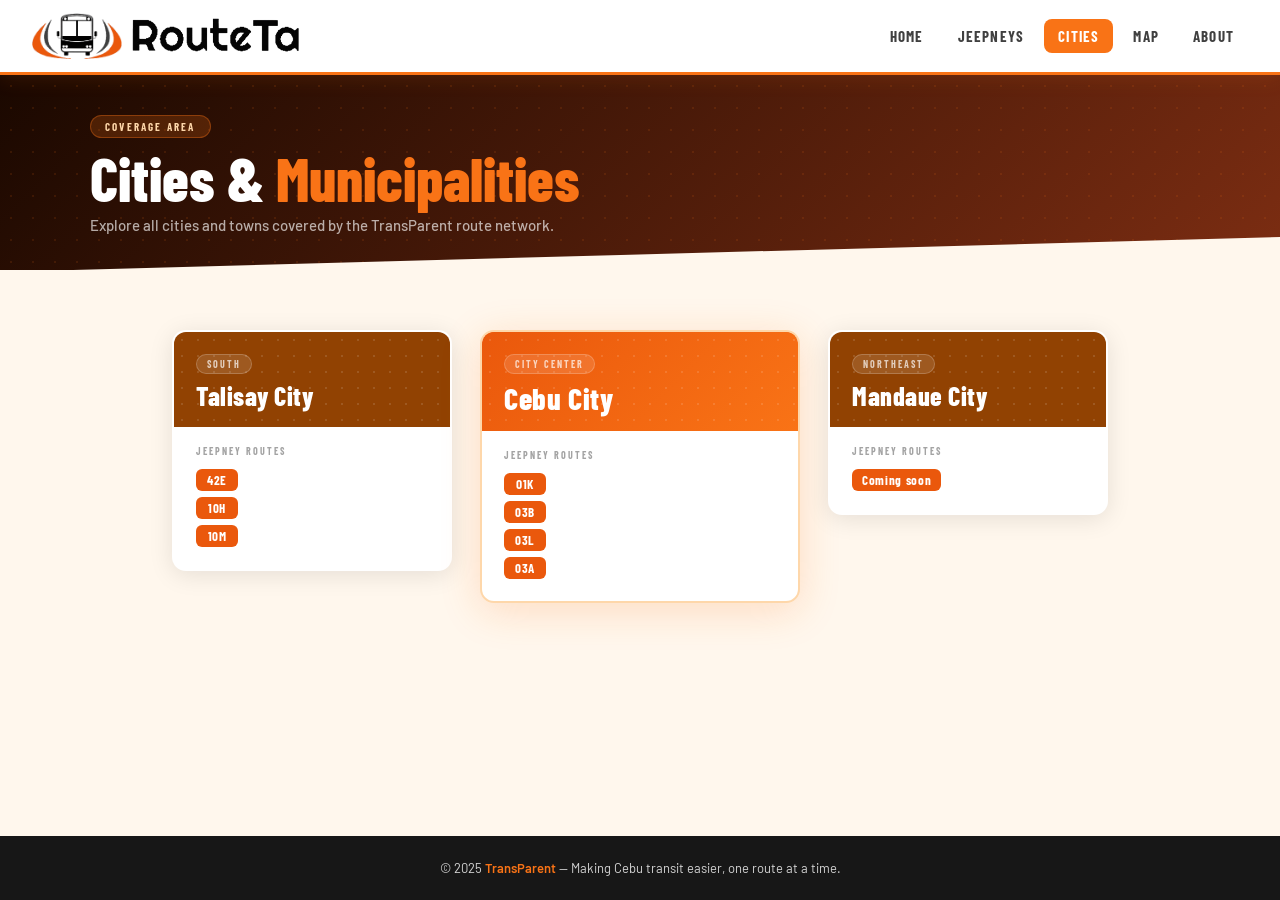
==== cities.html @ 3fc27dc5 "initial commit" ====
<!DOCTYPE html>
<html lang="en">
<head>
    <meta charset="UTF-8">
    <meta name="viewport" content="width=device-width, initial-scale=1.0">
    <title>TransParent — Cities</title>
    <link rel="icon" type="image/png" href="thumbnails/transparent2.ico">
    <link rel="stylesheet" href="cities.css">
</head>
<body>

<header>
    <div class="header-container">
        <a href="Index.html" class="logo-link">
            <img class="logoHeader" src="thumbnails/logo2.png" alt="Logo">
            <img class="headerTitle" src="thumbnails/logo_text.png" alt="TransParent">
        </a>
        <nav class="navbar">
            <a class="navbar_text" href="Index.html">Home</a>
            <a class="navbar_text" href="jeepneys.html">Jeepneys</a>
            <a class="navbar_text active" href="cities.html">Cities</a>
            <a class="navbar_text" href="map.html">Map</a>
            <a class="navbar_text" href="About.html">About</a>
        </nav>
    </div>
</header>

<div class="page-header">
    <div class="page-header-dots"></div>
    <div class="page-header-inner">
        <span class="page-tag">Coverage Area</span>
        <h1 class="page-title">Cities &amp; <span>Municipalities</span></h1>
        <p class="page-subtitle">Explore all cities and towns covered by the TransParent route network.</p>
    </div>
</div>

<main>

    <!-- LEFT: Talisay City -->
    <div class="city-card left">
        <div class="city-card-header">
            <div class="city-card-header-dots"></div>
            <span class="city-badge">South</span>
            <p class="city-name">Talisay City</p>
        </div>
        <div class="city-card-body">
            <div class="routes-label">Jeepney Routes</div>
            <ul class="routes-list">
                <li><span class="route-pill">42E</span></li>
                <li><span class="route-pill">10H</span></li>
                <li><span class="route-pill">10M</span></li>
            </ul>
        </div>
    </div>

    <!-- CENTER: Cebu City (featured) -->
    <div class="city-card featured">
        <div class="city-card-header">
            <div class="city-card-header-dots"></div>
            <span class="city-badge">City Center</span>
            <p class="city-name">Cebu City</p>
        </div>
        <div class="city-card-body">
            <div class="routes-label">Jeepney Routes</div>
            <ul class="routes-list">
                <li><span class="route-pill">O1K</span></li>
                <li><span class="route-pill">03B</span></li>
                <li><span class="route-pill">03L</span></li>
                <li><span class="route-pill">03A</span></li>
            </ul>
        </div>
    </div>

    <!-- RIGHT: Mandaue City -->
    <div class="city-card right">
        <div class="city-card-header">
            <div class="city-card-header-dots"></div>
            <span class="city-badge">Northeast</span>
            <p class="city-name">Mandaue City</p>
        </div>
        <div class="city-card-body">
            <div class="routes-label">Jeepney Routes</div>
            <ul class="routes-list">
                <li><span class="route-pill">Coming soon</span></li>
            </ul>
        </div>
    </div>

</main>

<footer>
    &copy; 2025 <span>TransParent</span> — Making Cebu transit easier, one route at a time.
</footer>

</body>
</html>
---- cities.css ----
/* ===== GOOGLE FONTS ===== */
@import url('https://fonts.googleapis.com/css2?family=Barlow+Condensed:wght@400;600;700;800&family=Barlow:wght@400;500;600&display=swap');

/* ===== CSS VARIABLES ===== */
:root {
    --orange: #F97316;
    --orange-dark: #EA580C;
    --orange-light: #FED7AA;
    --orange-glow: rgba(249, 115, 22, 0.3);
    --white: #FFFFFF;
    --off-white: #FFF7ED;
    --gray-light: #F5F5F5;
    --gray-mid: #D4D4D4;
    --gray-dark: #404040;
    --black: #171717;
    --shadow-card: 0 4px 24px rgba(0,0,0,0.10);
    --radius: 14px;
    --radius-sm: 8px;
    --header-h: 72px;
}

/* ===== RESET ===== */
*, *::before, *::after { 
    box-sizing: border-box; 
}

html { 
    scroll-behavior: smooth; 
}

body {
    margin: 0;
    min-height: 100vh;
    background: var(--off-white);
    font-family: 'Barlow', sans-serif;
    color: var(--black);
    display: flex;
    flex-direction: column;
}

/* ===== HEADER ===== */
header {
    position: sticky;
    top: 0;
    z-index: 100;
    background: rgba(255, 255, 255, 0.97);
    backdrop-filter: blur(12px);
    -webkit-backdrop-filter: blur(12px);
    border-bottom: 3px solid var(--orange);
    box-shadow: 0 2px 20px rgba(249, 115, 22, 0.15);
}

.header-container {
    display: flex;
    align-items: center;
    height: var(--header-h);
    padding: 0 32px;
    gap: 16px;
    max-width: 1400px;
    margin: 0 auto;
}

.logo-link {
    display: flex;
    align-items: center;
    gap: 10px;
    text-decoration: none;
    flex-shrink: 0;
}

.logoHeader {
    width: 90px;
    height: auto;
    object-fit: contain;
}

.headerTitle {
    height: 36px;
    width: auto;
    max-width: 180px;
    object-fit: contain;
}

/* ===== NAVBAR ===== */
.navbar {
    display: flex;
    align-items: center;
    gap: 6px;
    margin-left: auto;
}

.navbar a {
    font-family: 'Barlow Condensed', sans-serif;
    font-size: 15px;
    font-weight: 700;
    letter-spacing: 0.08em;
    text-transform: uppercase;
    text-decoration: none;
    color: var(--gray-dark);
    padding: 8px 14px;
    border-radius: var(--radius-sm);
    transition: background 0.18s, color 0.18s;
}

.navbar a:hover,
.navbar a.active {
    background: var(--orange);
    color: var(--white);
}

/* ===== PAGE HEADER BAR ===== */
.page-header {
    background: linear-gradient(135deg, #1a0800 0%, #7c2d12 100%);
    padding: 40px 32px 36px;
    position: relative;
    overflow: hidden;
}

.page-header::after {
    content: '';
    position: absolute;
    bottom: -2px;
    left: 0; right: 0;
    height: 50px;
    background: var(--off-white);
    clip-path: polygon(0 100%, 100% 30%, 100% 100%);
}

.page-header-dots {
    position: absolute;
    top: 0; left: 0;
    width: 100%; height: 100%;
    background-image: radial-gradient(circle, rgba(249,115,22,0.2) 1.5px, transparent 1.5px);
    background-size: 22px 22px;
    opacity: 0.6;
    pointer-events: none;
}

.page-header-inner {
    position: relative;
    z-index: 2;
    max-width: 1100px;
    margin: 0 auto;
}

.page-tag {
    font-family: 'Barlow Condensed', sans-serif;
    font-size: 11px;
    font-weight: 700;
    letter-spacing: 0.2em;
    text-transform: uppercase;
    color: var(--orange-light);
    background: rgba(249,115,22,0.2);
    border: 1px solid rgba(249,115,22,0.35);
    padding: 4px 14px;
    border-radius: 100px;
    display: inline-block;
    margin-bottom: 10px;
}

.page-title {
    font-family: 'Barlow Condensed', sans-serif;
    font-size: clamp(34px, 6vw, 60px);
    font-weight: 800;
    color: var(--white);
    margin: 0;
    line-height: 1;
}

.page-title span { color: var(--orange); }

.page-subtitle {
    font-size: 15px;
    color: rgba(255,255,255,0.65);
    margin: 8px 0 0;
    font-weight: 500;
}

/* ===== CITIES LAYOUT ===== */
main {
    flex: 1;
    display: flex;
    align-items: flex-start;
    justify-content: center;
    padding: 60px 24px 80px;
    gap: 28px;
    flex-wrap: wrap;
}

/* ===== CITY CARD ===== */
.city-card {
    background: var(--white);
    border-radius: var(--radius);
    box-shadow: var(--shadow-card);
    overflow: hidden;
    width: 280px;
    flex-shrink: 0;
    border: 2px solid transparent;
    transition: transform 0.22s ease, box-shadow 0.22s ease, border-color 0.22s ease;
    animation: fadeUp 0.4s ease both;
    position: relative;
}

.city-card::before {
    content: '';
    position: absolute;
    top: 0; left: 0; right: 0;
    height: 4px;
    background: var(--orange);
    transform: scaleX(0);
    transform-origin: left;
    transition: transform 0.25s ease;
}

.city-card:hover {
    transform: translateY(-6px);
    box-shadow: 0 16px 48px rgba(249, 115, 22, 0.2);
    border-color: var(--orange-light);
}

.city-card:hover::before { transform: scaleX(1); }

/* Featured / center city card */
.city-card.featured {
    width: 320px;
    border-color: var(--orange-light);
    box-shadow: 0 8px 40px rgba(249, 115, 22, 0.2);
    animation-delay: 0.1s;
}

.city-card.featured::before { 
    transform: scaleX(1); 
}

.city-card.left  { 
    animation-delay: 0.05s; 
}
.city-card.right { 
    animation-delay: 0.15s;
 }

/* Card header */
.city-card-header {
    background-color:rgb(145, 66, 2);
    padding: 20px 22px 16px;
    position: relative;
    overflow: hidden;
}

.city-card.featured .city-card-header {
    background: linear-gradient(135deg, var(--orange-dark) 0%, var(--orange) 100%);
}

.city-card-header-dots {
    position: absolute;
    inset: 0;
    background-image: radial-gradient(circle, rgba(255,255,255,0.12) 1.5px, transparent 1.5px);
    background-size: 16px 16px;
}

.city-badge {
    position: relative;
    z-index: 1;
    display: inline-block;
    font-family: 'Barlow Condensed', sans-serif;
    font-size: 10px;
    font-weight: 700;
    letter-spacing: 0.2em;
    text-transform: uppercase;
    color: rgba(255,255,255,0.7);
    background: rgba(255,255,255,0.12);
    border: 1px solid rgba(255,255,255,0.2);
    padding: 3px 10px;
    border-radius: 100px;
    margin-bottom: 8px;
}

.city-name {
    position: relative;
    z-index: 1;
    font-family: 'Barlow Condensed', sans-serif;
    font-size: 26px;
    font-weight: 800;
    color: var(--white);
    margin: 0;
    line-height: 1.1;
    letter-spacing: 0.02em;
}

.city-card.featured .city-name { font-size: 30px; }

/* Card body */
.city-card-body {
    padding: 18px 22px 22px;
    width: 100%;
    height: auto;
}

.routes-label {
    font-family: 'Barlow Condensed', sans-serif;
    font-size: 10px;
    font-weight: 700;
    letter-spacing: 0.2em;
    text-transform: uppercase;
    color: #a3a3a3;
    margin-bottom: 12px;
}

.routes-list {
    list-style: none;
    margin: 0;
    padding: 0;
    display: flex;
    flex-direction: column;
    gap: 6px;
}

.routes-list li {
    display: flex;
    align-items: center;
    gap: 10px;
    font-size: 14px;
    font-weight: 600;
    color: var(--black);
    font-family: 'Barlow', sans-serif;
}

.route-pill {
    display: inline-block;
    background: var(--orange-dark);
    color: var(--white);
    font-family: 'Barlow Condensed', sans-serif;
    font-size: 13px;
    font-weight: 700;
    padding: 3px 10px;
    border-radius: 6px;
    min-width: 42px;
    text-align: center;
    letter-spacing: 0.05em;
}


/* ===== FOOTER ===== */
footer {
    background: var(--black);
    color: var(--gray-mid);
    text-align: center;
    font-size: 13px;
    padding: 24px;
}

footer span { color: var(--orange); font-weight: 600; }

/* ===== ANIMATION ===== */
@keyframes fadeUp {
    from { opacity: 0; transform: translateY(16px); }
    to   { opacity: 1; transform: translateY(0); }
}

/* ===== RESPONSIVE ===== */
@media (max-width: 768px) {
    .header-container {
        flex-wrap: wrap;
        height: auto;
        padding: 10px 16px;
    }
    .navbar {
        flex-wrap: wrap;
        gap: 4px;
        margin-left: 0;
        width: 100%;
        padding-bottom: 6px;
    }
    .navbar a { font-size: 12px; padding: 6px 10px; }
    .logoHeader { width: 34px; height: 34px; }
    .headerTitle { height: 26px; }

    main {
        flex-direction: column;
        align-items: center;
        padding: 40px 16px 60px;
        gap: 20px;
    }

    .city-card,
    .city-card.featured {
        width: 100%;
        max-width: 400px;
    }

    .page-header { padding: 30px 16px 40px; }
}

@media (max-width: 480px) {
    .navbar a { font-size: 11px; padding: 5px 8px; }
    .city-name { font-size: 22px; }
    .city-card.featured .city-name { font-size: 24px; }
}
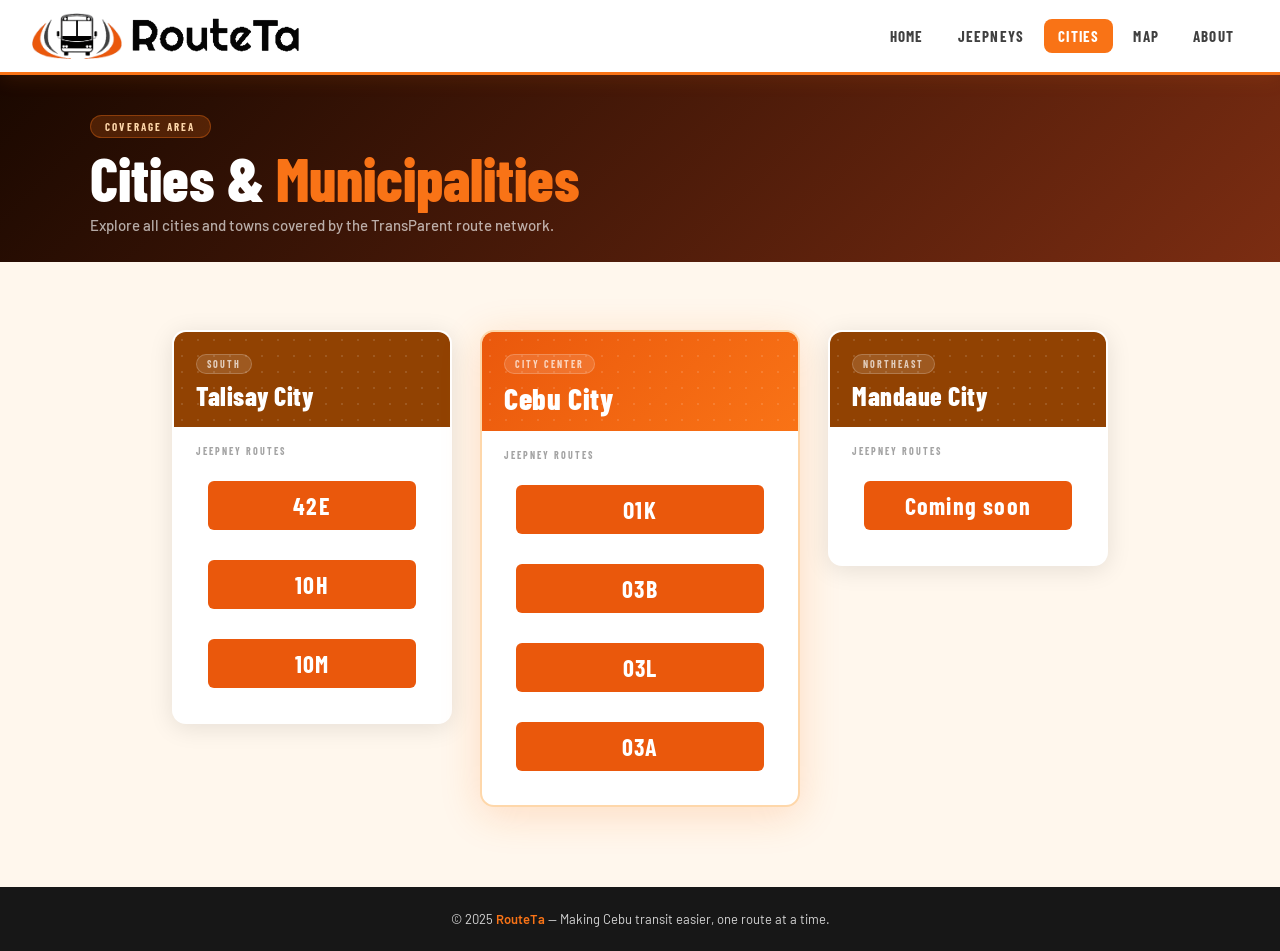
==== commit 40cf7b17: "new with about page" ====
--- a/cities.html
+++ b/cities.html
@@ -3,9 +3,14 @@
 <head>
     <meta charset="UTF-8">
     <meta name="viewport" content="width=device-width, initial-scale=1.0">
-    <title>TransParent — Cities</title>
+    <title>RouteTa — Cities</title>
     <link rel="icon" type="image/png" href="thumbnails/transparent2.ico">
     <link rel="stylesheet" href="cities.css">
+    <style>
+        .talisay {
+            text-decoration: none;
+        }
+    </style>
 </head>
 <body>
 
@@ -38,11 +43,13 @@
 
     <!-- LEFT: Talisay City -->
     <div class="city-card left">
-        <div class="city-card-header">
-            <div class="city-card-header-dots"></div>
-            <span class="city-badge">South</span>
-            <p class="city-name">Talisay City</p>
-        </div>
+        <a href="talisay-city-route.html" class="talisay">
+            <div class="city-card-header">
+                <div class="city-card-header-dots"></div>
+                <span class="city-badge">South</span>
+                <p class="city-name">Talisay City</p>
+            </div>
+        </a>
         <div class="city-card-body">
             <div class="routes-label">Jeepney Routes</div>
             <ul class="routes-list">
@@ -63,10 +70,10 @@
         <div class="city-card-body">
             <div class="routes-label">Jeepney Routes</div>
             <ul class="routes-list">
-                <li><span class="route-pill">O1K</span></li>
-                <li><span class="route-pill">03B</span></li>
-                <li><span class="route-pill">03L</span></li>
-                <li><span class="route-pill">03A</span></li>
+                <li><span class="route-pill"><a class = "pill-click" href = "choosen_jeepney_03b.html">O1K</a></span></li>
+                <li><span class="route-pill"><a class = "pill-click" href = "choosen_jeepney_03b.html">03B</a></span></li>
+                <li><span class="route-pill"><a class = "pill-click" href = "choosen_jeepney_03L.html">03L</a></span></li>
+                <li><span class="route-pill"><a class = "pill-click" href = "choosen_jeepney_03b.html">03A</a></span></li>
             </ul>
         </div>
     </div>
@@ -89,7 +96,7 @@
 </main>
 
 <footer>
-    &copy; 2025 <span>TransParent</span> — Making Cebu transit easier, one route at a time.
+    &copy; 2025 <span>RouteTa</span> — Making Cebu transit easier, one route at a time.
 </footer>
 
 </body>
--- a/cities.css
+++ b/cities.css
@@ -121,12 +121,12 @@
     position: absolute;
     bottom: -2px;
     left: 0; right: 0;
-    height: 50px;
+    height: 10px;
     background: var(--off-white);
-    clip-path: polygon(0 100%, 100% 30%, 100% 100%);
-}
-
-.page-header-dots {
+    /* clip-path: polygon(0 100%, 100% 30%, 100% 100%); */
+}
+
+/* .page-header-dots {
     position: absolute;
     top: 0; left: 0;
     width: 100%; height: 100%;
@@ -134,7 +134,7 @@
     background-size: 22px 22px;
     opacity: 0.6;
     pointer-events: none;
-}
+} */
 
 .page-header-inner {
     position: relative;
@@ -218,7 +218,9 @@
     border-color: var(--orange-light);
 }
 
-.city-card:hover::before { transform: scaleX(1); }
+.city-card:hover::before { 
+    transform: scaleX(1); 
+}
 
 /* Featured / center city card */
 .city-card.featured {
@@ -307,6 +309,7 @@
 }
 
 .routes-list {
+    position: relative;
     list-style: none;
     margin: 0;
     padding: 0;
@@ -316,30 +319,34 @@
 }
 
 .routes-list li {
-    display: flex;
-    align-items: center;
-    gap: 10px;
-    font-size: 14px;
-    font-weight: 600;
-    color: var(--black);
-    font-family: 'Barlow', sans-serif;
+    border-radius: var(--radius);
+    padding: 10px 10px 10px;
+    border: 2px solid transparent;
+    display: flex;
+    flex-direction: column;
+    position: relative;
+    overflow: hidden;
 }
 
 .route-pill {
     display: inline-block;
     background: var(--orange-dark);
     color: var(--white);
-    font-family: 'Barlow Condensed', sans-serif;
+    font-family: 'Barlow Condensed';
     font-size: 13px;
     font-weight: 700;
-    padding: 3px 10px;
+    padding: 10px 10px;
     border-radius: 6px;
     min-width: 42px;
     text-align: center;
     letter-spacing: 0.05em;
-}
-
-
+    font-size: 1.5em;
+}
+
+.pill-click{
+    text-decoration: none;
+    color: var(--white);
+}
 /* ===== FOOTER ===== */
 footer {
     background: var(--black);
